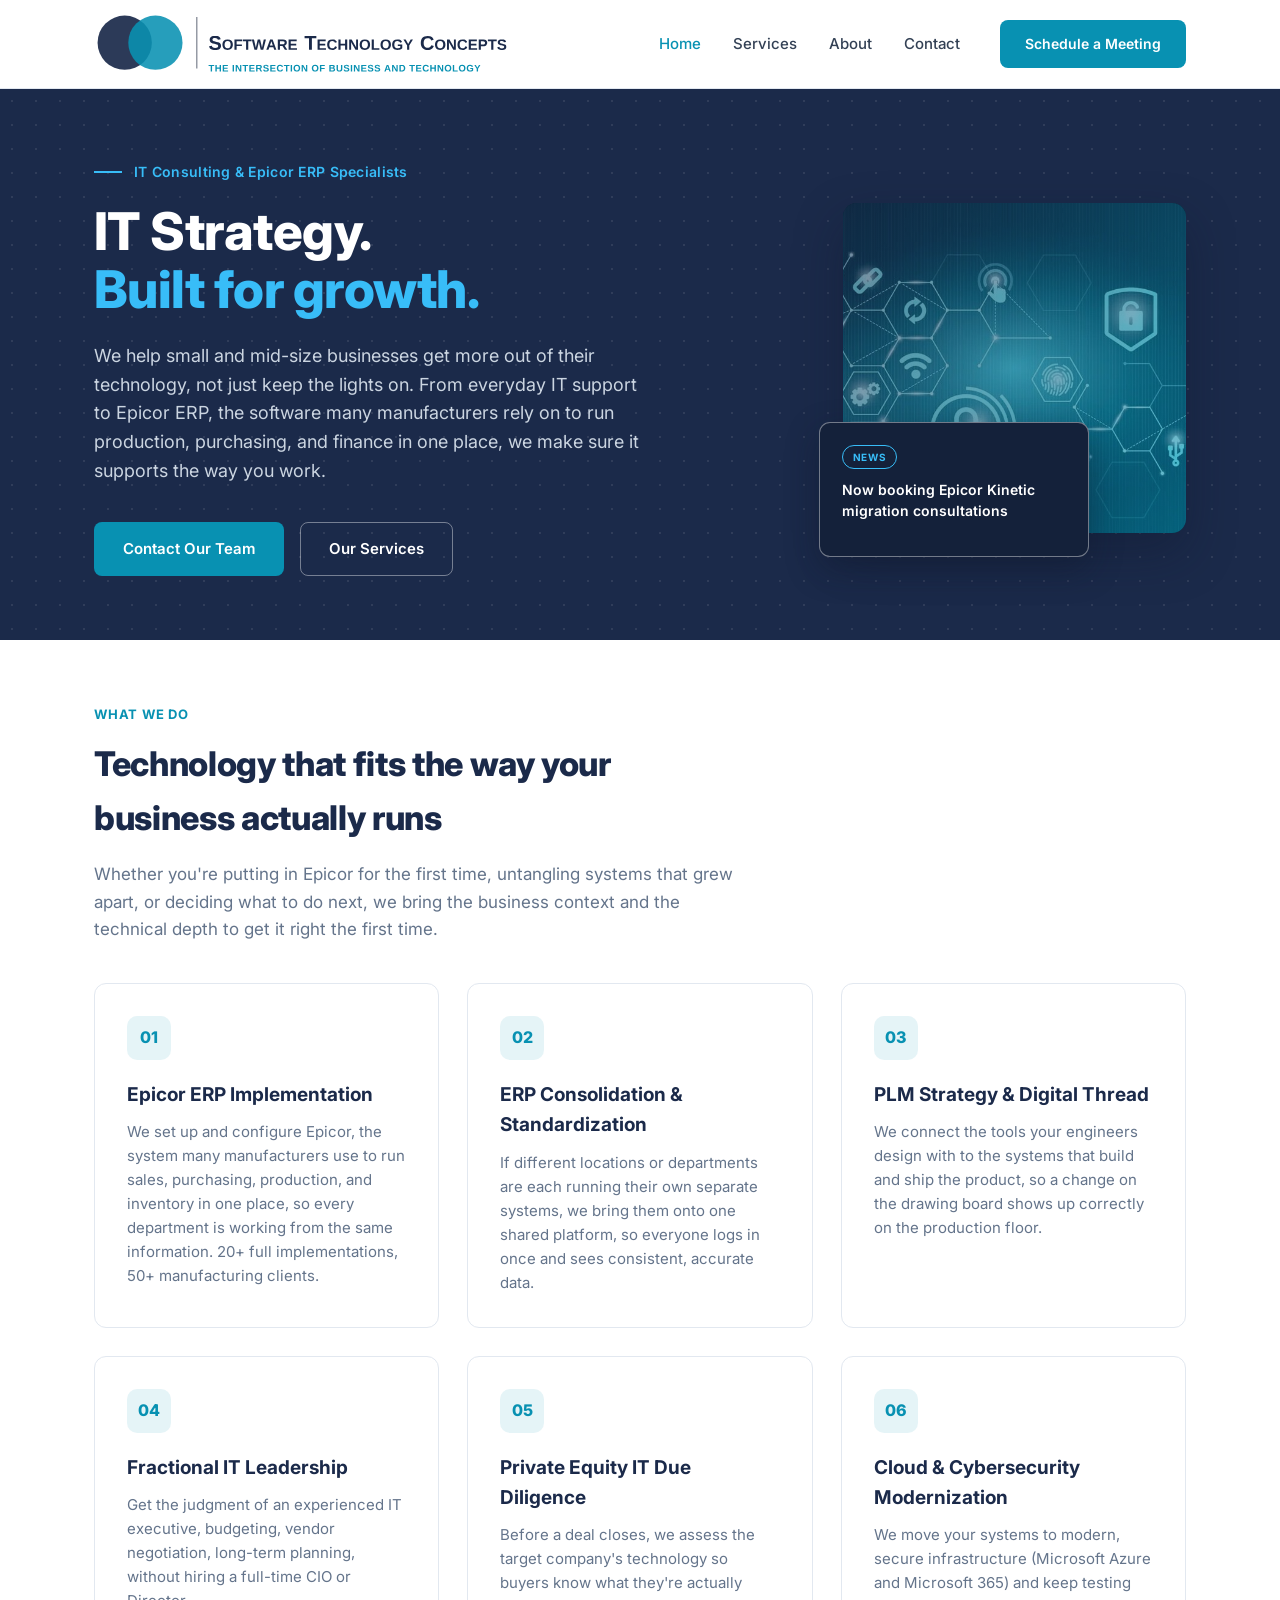
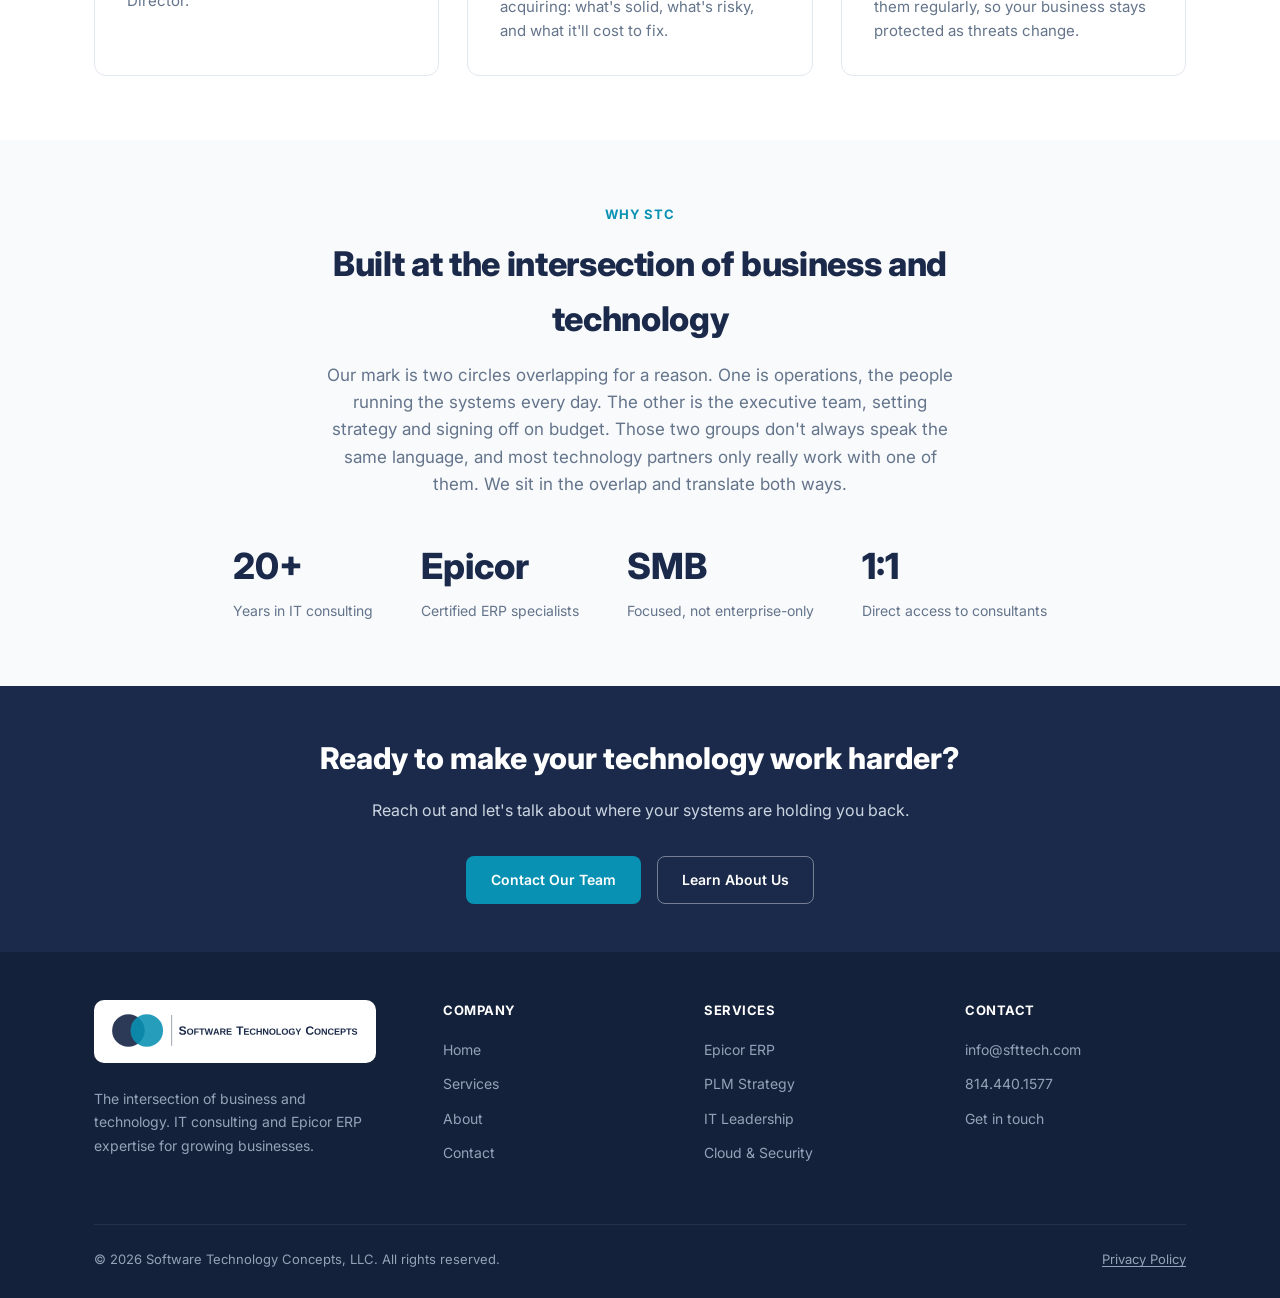
==== index.html @ 395a2857 "Review fixes: mobile menu, booking CTA, phone field, favicon, copy, links, lazy hero, structured dat" ====
<!DOCTYPE html>
<html lang="en">
<head>
<meta charset="UTF-8">
<meta name="viewport" content="width=device-width, initial-scale=1.0">
<title>Software Technology Concepts | IT Consulting &amp; Epicor ERP Specialists</title>
<meta name="description" content="Strategic IT consulting and Epicor ERP expertise for small and mid-size businesses. The intersection of business and technology.">
<meta property="og:type" content="website">
<meta property="og:title" content="Software Technology Concepts | IT Consulting &amp; Epicor ERP Specialists">
<meta property="og:description" content="Strategic IT consulting and Epicor ERP expertise for small and mid-size businesses. The intersection of business and technology.">
<meta property="og:url" content="https://sfttech.com/">
<meta property="og:image" content="https://sfttech.com/assets/img/hero-1.jpg">
<meta name="twitter:card" content="summary_large_image">
<meta name="twitter:title" content="Software Technology Concepts | IT Consulting &amp; Epicor ERP Specialists">
<meta name="twitter:description" content="Strategic IT consulting and Epicor ERP expertise for small and mid-size businesses. The intersection of business and technology.">
<meta name="twitter:image" content="https://sfttech.com/assets/img/hero-1.jpg">
<link rel="canonical" href="https://sfttech.com/">
<link rel="icon" type="image/svg+xml" href="assets/img/icon.svg">
<link rel="icon" type="image/png" sizes="48x48" href="assets/img/favicon.png">
<link rel="apple-touch-icon" sizes="180x180" href="assets/img/apple-touch-icon.png">
<link rel="preconnect" href="https://fonts.googleapis.com">
<link rel="preconnect" href="https://fonts.gstatic.com" crossorigin>
<link href="https://fonts.googleapis.com/css2?family=Inter:wght@400;500;600;700;800&display=swap" rel="stylesheet">
<link rel="stylesheet" href="assets/css/style.css?v=16">
<script type="application/ld+json">
{
  "@context": "https://schema.org",
  "@type": "ProfessionalService",
  "name": "Software Technology Concepts, LLC",
  "alternateName": "STC",
  "url": "https://sfttech.com/",
  "logo": "https://sfttech.com/assets/img/logo.svg",
  "image": "https://sfttech.com/assets/img/hero-1.jpg",
  "description": "IT consulting and Epicor ERP specialists for small and mid-size manufacturers. Epicor implementation, ERP consolidation, PLM strategy, fractional IT leadership, private equity IT due diligence, and cloud and cybersecurity modernization.",
  "telephone": "+1-814-440-1577",
  "email": "info@sfttech.com",
  "foundingDate": "2006",
  "address": { "@type": "PostalAddress", "addressLocality": "Akron", "addressRegion": "OH", "postalCode": "44333", "addressCountry": "US" },
  "areaServed": "US",
  "openingHours": "Mo-Fr 09:00-17:00",
  "knowsAbout": ["Epicor ERP", "Epicor Kinetic", "ERP consolidation", "PLM strategy", "FDA 21 CFR Part 11", "ISO 13485", "Fractional CIO", "IT due diligence", "Microsoft Azure", "Microsoft 365"],
  "hasOfferCatalog": {
    "@type": "OfferCatalog",
    "name": "Services",
    "itemListElement": [
      { "@type": "Offer", "itemOffered": { "@type": "Service", "name": "Epicor ERP Implementation & Support", "url": "https://sfttech.com/services.html#epicor-erp" } },
      { "@type": "Offer", "itemOffered": { "@type": "Service", "name": "ERP Consolidation & Multi-Site Standardization", "url": "https://sfttech.com/services.html#erp-consolidation" } },
      { "@type": "Offer", "itemOffered": { "@type": "Service", "name": "PLM Strategy & Digital Thread Integration", "url": "https://sfttech.com/services.html#plm-strategy" } },
      { "@type": "Offer", "itemOffered": { "@type": "Service", "name": "Fractional IT Leadership & Governance", "url": "https://sfttech.com/services.html#it-leadership" } },
      { "@type": "Offer", "itemOffered": { "@type": "Service", "name": "Private Equity IT Due Diligence & M&A Readiness", "url": "https://sfttech.com/services.html#pe-due-diligence" } },
      { "@type": "Offer", "itemOffered": { "@type": "Service", "name": "Cloud Infrastructure & Cybersecurity Modernization", "url": "https://sfttech.com/services.html#cloud-security" } }
    ]
  }
}
</script>
</head>
<body>

<header class="site-header">
  <div class="container">
    <a href="index.html" class="logo-link">
      <img src="assets/img/logo.svg" alt="Software Technology Concepts">
    </a>
    <nav class="main-nav" id="main-nav">
      <ul>
        <li><a href="index.html" class="active">Home</a></li>
        <li><a href="services.html">Services</a></li>
        <li><a href="about.html">About</a></li>
        <li><a href="contact.html">Contact</a></li>
      </ul>
      <a href="booking.html" class="btn btn-primary">Schedule a Meeting</a>
    </nav>
    <button class="nav-toggle" aria-label="Toggle menu" aria-expanded="false" aria-controls="main-nav">
      <span></span><span></span><span></span>
    </button>
  </div>
</header>

<section class="hero">
  <div class="container hero-grid">
    <div class="hero-content">
      <div class="eyebrow">IT Consulting &amp; Epicor ERP Specialists</div>
      <h1>IT Strategy.<span class="accent">Built for growth.</span></h1>
      <p>We help small and mid-size businesses get more out of their technology, not just keep the lights on. From everyday IT support to Epicor ERP, the software many manufacturers rely on to run production, purchasing, and finance in one place, we make sure it supports the way you work.</p>
      <div class="cta-row">
        <a href="contact.html" class="btn btn-primary">Contact Our Team</a>
        <a href="services.html" class="btn btn-outline-light">Our Services</a>
      </div>
    </div>
    <div class="hero-graphic">
      <div class="hero-graphic-stack" role="img" aria-label="Software Technology Concepts">
        <div class="hero-graphic-img active" style="background-image: linear-gradient(135deg, rgba(27,42,74,0.55), rgba(8,145,178,0.55)), url('assets/img/hero-1.jpg');"></div>
        <div class="hero-graphic-img" data-bg="assets/img/hero-2.jpg"></div>
        <div class="hero-graphic-img" data-bg="assets/img/hero-3.jpg"></div>
        <div class="hero-graphic-img" data-bg="assets/img/hero-4.jpg"></div>
        <div class="hero-graphic-img" data-bg="assets/img/hero-5.jpg"></div>
        <div class="hero-graphic-img" data-bg="assets/img/hero-6.jpg"></div>
        <div class="hero-graphic-img" data-bg="assets/img/hero-7.jpg"></div>
      </div>
      <div class="news-box">
        <span class="news-label">News</span>
        <div class="news-rotator">
          <span class="news-item active">Now booking Epicor Kinetic migration consultations</span>
          <span class="news-item">Helping PE firms vet tech stacks before close</span>
          <span class="news-item">FDA audit season: is your documentation ready?</span>
          <span class="news-item">Fractional CIO engagements now available</span>
          <span class="news-item">Business process assessments now booking</span>
          <span class="news-item">Cloud and cybersecurity modernization projects underway</span>
          <span class="news-item">PLM strategy engagements for manufacturers</span>
        </div>
      </div>
    </div>
  </div>
</section>

<section>
  <div class="container">
    <div class="section-header">
      <div class="eyebrow">What we do</div>
      <h2>Technology that fits the way your business actually runs</h2>
      <p>Whether you're putting in Epicor for the first time, untangling systems that grew apart, or deciding what to do next, we bring the business context and the technical depth to get it right the first time.</p>
    </div>
    <div class="grid grid-3">
      <div class="card">
        <div class="icon-dot">01</div>
        <h3>Epicor ERP Implementation</h3>
        <p>We set up and configure Epicor, the system many manufacturers use to run sales, purchasing, production, and inventory in one place, so every department is working from the same information. 20+ full implementations, 50+ manufacturing clients.</p>
      </div>
      <div class="card">
        <div class="icon-dot">02</div>
        <h3>ERP Consolidation &amp; Standardization</h3>
        <p>If different locations or departments are each running their own separate systems, we bring them onto one shared platform, so everyone logs in once and sees consistent, accurate data.</p>
      </div>
      <div class="card">
        <div class="icon-dot">03</div>
        <h3>PLM Strategy &amp; Digital Thread</h3>
        <p>We connect the tools your engineers design with to the systems that build and ship the product, so a change on the drawing board shows up correctly on the production floor.</p>
      </div>
      <div class="card">
        <div class="icon-dot">04</div>
        <h3>Fractional IT Leadership</h3>
        <p>Get the judgment of an experienced IT executive, budgeting, vendor negotiation, long-term planning, without hiring a full-time CIO or Director.</p>
      </div>
      <div class="card">
        <div class="icon-dot">05</div>
        <h3>Private Equity IT Due Diligence</h3>
        <p>Before a deal closes, we assess the target company's technology so buyers know what they're actually acquiring: what's solid, what's risky, and what it'll cost to fix.</p>
      </div>
      <div class="card">
        <div class="icon-dot">06</div>
        <h3>Cloud &amp; Cybersecurity Modernization</h3>
        <p>We move your systems to modern, secure infrastructure (Microsoft Azure and Microsoft 365) and keep testing them regularly, so your business stays protected as threats change.</p>
      </div>
    </div>
  </div>
</section>

<section class="section-alt">
  <div class="container">
    <div class="section-header centered" style="margin-left:auto;margin-right:auto;">
      <div class="eyebrow">Why STC</div>
      <h2>Built at the intersection of business and technology</h2>
      <p>Our mark is two circles overlapping for a reason. One is operations, the people running the systems every day. The other is the executive team, setting strategy and signing off on budget. Those two groups don't always speak the same language, and most technology partners only really work with one of them. We sit in the overlap and translate both ways.</p>
    </div>
    <div class="stats" style="justify-content:center;">
      <div class="stat"><div class="num">20+</div><div class="label">Years in IT consulting</div></div>
      <div class="stat"><div class="num">Epicor</div><div class="label">Certified ERP specialists</div></div>
      <div class="stat"><div class="num">SMB</div><div class="label">Focused, not enterprise-only</div></div>
      <div class="stat"><div class="num">1:1</div><div class="label">Direct access to consultants</div></div>
    </div>
  </div>
</section>

<div class="cta-band">
  <div class="container">
    <h2>Ready to make your technology work harder?</h2>
    <p>Reach out and let's talk about where your systems are holding you back.</p>
    <div class="cta-row">
      <a href="contact.html" class="btn btn-primary">Contact Our Team</a>
      <a href="about.html" class="btn btn-outline-light">Learn About Us</a>
    </div>
  </div>
</div>

<footer class="site-footer">
  <div class="container">
    <div class="footer-top">
      <div>
        <div class="footer-logo-badge">
          <img src="assets/img/logo-notagline.svg" alt="Software Technology Concepts">
        </div>
        <p>The intersection of business and technology. IT consulting and Epicor ERP expertise for growing businesses.</p>
      </div>
      <div class="footer-col">
        <h4>Company</h4>
        <ul>
          <li><a href="index.html">Home</a></li>
          <li><a href="services.html">Services</a></li>
          <li><a href="about.html">About</a></li>
          <li><a href="contact.html">Contact</a></li>
        </ul>
      </div>
      <div class="footer-col">
        <h4>Services</h4>
        <ul>
          <li><a href="services.html#epicor-erp">Epicor ERP</a></li>
          <li><a href="services.html#plm-strategy">PLM Strategy</a></li>
          <li><a href="services.html#it-leadership">IT Leadership</a></li>
          <li><a href="services.html#cloud-security">Cloud &amp; Security</a></li>
        </ul>
      </div>
      <div class="footer-col">
        <h4>Contact</h4>
        <ul>
          <li><a href="mailto:info@sfttech.com">info@sfttech.com</a></li>
          <li><a href="tel:+18144401577">814.440.1577</a></li>
          <li><a href="contact.html">Get in touch</a></li>
        </ul>
      </div>
    </div>
    <div class="footer-bottom">
      <span>&copy; 2026 Software Technology Concepts, LLC. All rights reserved.</span>
      <span><a href="privacy.html">Privacy Policy</a></span>
    </div>
  </div>
</footer>

<script src="assets/js/main.js"></script>
</body>
</html>
---- assets/css/style.css ----
:root {
  --navy: #1B2A4A;
  --navy-dark: #14213a;
  --teal: #0891B2;
  --teal-light: #38BDF8;
  --gray-50: #F8FAFC;
  --gray-100: #F1F5F9;
  --gray-200: #E2E8F0;
  --gray-500: #64748B;
  --gray-700: #334155;
  --white: #FFFFFF;
  --radius: 8px;
  --max-width: 1140px;
  --shadow: 0 1px 2px rgba(15, 23, 42, 0.06), 0 1px 3px rgba(15, 23, 42, 0.08);
}

* { box-sizing: border-box; margin: 0; padding: 0; }

html { scroll-behavior: smooth; }
[id] { scroll-margin-top: 100px; }

body {
  font-family: 'Inter', -apple-system, BlinkMacSystemFont, 'Segoe UI', Helvetica, Arial, sans-serif;
  color: var(--gray-700);
  background: var(--white);
  line-height: 1.6;
  -webkit-font-smoothing: antialiased;
}

img { max-width: 100%; display: block; }
a { color: inherit; text-decoration: none; }
ul { list-style: none; }

.container {
  max-width: var(--max-width);
  margin: 0 auto;
  padding: 0 24px;
}

/* ---- Header ---- */
.site-header {
  position: sticky;
  top: 0;
  z-index: 50;
  background: var(--white);
  border-bottom: 1px solid var(--gray-200);
}

.site-header .container {
  display: flex;
  align-items: center;
  justify-content: space-between;
  height: 88px;
}

.logo-link img { height: 65px; width: auto; }

.main-nav { display: flex; align-items: center; gap: 40px; }

.main-nav ul { display: flex; gap: 32px; }

.main-nav a:not(.btn) {
  font-size: 15px;
  font-weight: 500;
  color: var(--gray-700);
  transition: color 0.15s ease;
}

.main-nav a:not(.btn):hover, .main-nav a.active { color: var(--teal); }

.btn {
  display: inline-block;
  font-weight: 600;
  font-size: 14px;
  padding: 12px 24px;
  border-radius: var(--radius);
  transition: all 0.15s ease;
  border: 1.5px solid transparent;
  cursor: pointer;
  white-space: nowrap;
}

.btn-primary { background: var(--teal); color: var(--white); }
.btn-primary:hover { background: #077390; }

.btn-outline-dark { border-color: var(--navy); color: var(--navy); background: transparent; }
.btn-outline-dark:hover { background: var(--navy); color: var(--white); }

.btn-outline-light { border-color: rgba(255,255,255,0.4); color: var(--white); background: transparent; }
.btn-outline-light:hover { background: rgba(255,255,255,0.1); border-color: var(--white); }

.nav-toggle {
  display: none;
  background: none;
  border: none;
  cursor: pointer;
  padding: 8px;
}
.nav-toggle span {
  display: block;
  width: 22px;
  height: 2px;
  background: var(--navy);
  margin: 4px 0;
}

/* ---- Hero ---- */
.hero {
  background-color: var(--navy);
  background-image: radial-gradient(circle, rgba(255,255,255,0.09) 1px, transparent 1px);
  background-size: 24px 24px;
  padding: 72px 0 64px;
  position: relative;
}

.hero .eyebrow {
  display: flex;
  align-items: center;
  gap: 12px;
  color: var(--teal-light);
  font-size: 14px;
  font-weight: 600;
  letter-spacing: 0.02em;
  margin-bottom: 20px;
}
.hero .eyebrow::before {
  content: "";
  display: block;
  width: 28px;
  height: 1.5px;
  background: var(--teal-light);
}

.hero h1 {
  font-size: 52px;
  line-height: 1.1;
  font-weight: 800;
  color: var(--white);
  max-width: 720px;
  margin-bottom: 24px;
  letter-spacing: -0.01em;
}
.hero h1 .accent { color: var(--teal-light); display: block; }

.hero p {
  font-size: 18px;
  color: #CBD5E1;
  max-width: 560px;
  margin-bottom: 36px;
}

.hero .cta-row { display: flex; gap: 16px; flex-wrap: wrap; }
.hero .btn { padding: 14px 28px; font-size: 15px; }

/* ---- Hero graphic + News box ---- */
.hero-grid {
  display: grid;
  grid-template-columns: 1fr 0.49fr;
  gap: 48px;
  align-items: center;
}
.hero-graphic { position: relative; }
.hero-graphic-stack {
  position: relative;
  width: 100%;
  height: 330px;
  border-radius: 14px;
  overflow: hidden;
  background-color: var(--navy-dark);
  box-shadow: 0 20px 48px rgba(15,23,42,0.35);
}
.hero-graphic-img {
  position: absolute;
  inset: 0;
  background-color: var(--navy-dark);
  background-size: cover;
  background-position: center;
  opacity: 0;
  transition: opacity 0.8s ease;
}
.hero-graphic-img.active { opacity: 1; }
@media (prefers-reduced-motion: reduce) {
  .hero-graphic-img { transition: none; }
}
.news-box {
  position: absolute;
  left: -24px;
  bottom: -24px;
  width: 270px;
  background: var(--navy-dark);
  border: 1.5px solid rgba(255,255,255,0.4);
  border-radius: 11px;
  padding: 20px 22px;
  box-shadow: 0 12px 32px rgba(15,23,42,0.4);
}
.news-label {
  display: inline-block;
  font-size: 10px;
  font-weight: 700;
  letter-spacing: 0.07em;
  text-transform: uppercase;
  color: var(--teal-light);
  border: 1px solid var(--teal-light);
  border-radius: 999px;
  padding: 3px 10px;
  margin-bottom: 11px;
}
.news-rotator { position: relative; min-height: 56px; }
.news-item {
  position: absolute;
  inset: 0;
  color: var(--white);
  font-size: 14px;
  font-weight: 600;
  line-height: 1.45;
  opacity: 0;
  transition: opacity 0.5s ease;
}
.news-item.active { opacity: 1; }
@media (prefers-reduced-motion: reduce) {
  .news-item { transition: none; }
}
@media (max-width: 900px) {
  .hero-grid { grid-template-columns: 1fr; gap: 40px; }
  .hero-graphic-stack { height: 240px; }
  .news-box { left: 0; bottom: -20px; width: calc(100% - 40px); }
}

/* ---- Sections ---- */
section { padding: 64px 0; }
.section-alt { background: var(--gray-50); }

.section-header { max-width: 640px; margin-bottom: 40px; }
.section-header .eyebrow {
  color: var(--teal);
  font-weight: 700;
  font-size: 13px;
  letter-spacing: 0.06em;
  text-transform: uppercase;
  margin-bottom: 12px;
}
.section-header h2 {
  font-size: 34px;
  font-weight: 800;
  color: var(--navy);
  letter-spacing: -0.01em;
}
.section-header p { margin-top: 16px; font-size: 17px; color: var(--gray-500); }
.section-header.centered { margin-left: auto; margin-right: auto; text-align: center; }

/* ---- Cards / Grid ---- */
.grid { display: grid; gap: 28px; }
.grid-3 { grid-template-columns: repeat(3, 1fr); }
.grid-2 { grid-template-columns: repeat(2, 1fr); }

.card {
  background: var(--white);
  border: 1px solid var(--gray-200);
  border-radius: 12px;
  padding: 32px;
  transition: box-shadow 0.15s ease, transform 0.15s ease;
}
.card:hover { box-shadow: var(--shadow); transform: translateY(-2px); }

.card .icon-dot {
  width: 44px;
  height: 44px;
  border-radius: 10px;
  background: rgba(8,145,178,0.1);
  display: flex;
  align-items: center;
  justify-content: center;
  color: var(--teal);
  font-weight: 800;
  font-size: 16px;
  margin-bottom: 20px;
}

.card h3 { font-size: 19px; font-weight: 700; color: var(--navy); margin-bottom: 10px; }
.card p { font-size: 15px; color: var(--gray-500); }

/* ---- Stats ---- */
.stats { display: flex; gap: 48px; flex-wrap: wrap; }
.stat .num { font-size: 36px; font-weight: 800; color: var(--navy); }
.stat .label { font-size: 14px; color: var(--gray-500); margin-top: 4px; }

/* ---- CTA band ---- */
.cta-band {
  background: var(--navy);
  padding: 48px 0;
  text-align: center;
}
.cta-band h2 { color: var(--white); font-size: 30px; font-weight: 800; margin-bottom: 16px; }
.cta-band p { color: #CBD5E1; font-size: 16px; margin-bottom: 32px; }
.cta-band .cta-row { display: flex; gap: 16px; justify-content: center; flex-wrap: wrap; }

/* ---- Footer ---- */
.site-footer { background: var(--navy-dark); color: #94A3B8; padding: 48px 0 28px; }
.footer-top {
  display: grid;
  grid-template-columns: 1.4fr 1fr 1fr 1fr;
  gap: 40px;
  padding-bottom: 48px;
  border-bottom: 1px solid rgba(255,255,255,0.08);
}
.footer-logo-badge {
  display: inline-block;
  background: var(--white);
  padding: 12px 16px;
  border-radius: 10px;
  margin-bottom: 16px;
}
.footer-logo-badge img { height: 39px; display: block; }
.footer-top p { font-size: 14px; line-height: 1.7; max-width: 280px; }
.footer-col h4 { color: var(--white); font-size: 13px; font-weight: 700; letter-spacing: 0.04em; text-transform: uppercase; margin-bottom: 18px; }
.footer-col li { margin-bottom: 12px; font-size: 14px; }
.footer-col a:hover { color: var(--white); }
.footer-bottom { padding-top: 24px; font-size: 13px; display: flex; justify-content: space-between; flex-wrap: wrap; gap: 12px; }
.footer-bottom a { text-decoration: underline; text-underline-offset: 2px; }
.footer-bottom a:hover { color: var(--white); }

/* ---- Page hero (inner pages) ---- */
.page-hero {
  background-color: var(--navy);
  background-image: radial-gradient(circle, rgba(255,255,255,0.09) 1px, transparent 1px);
  background-size: 24px 24px;
  padding: 44px 0;
  min-height: 220px;
  display: flex;
  align-items: center;
}
.page-hero .eyebrow {
  color: var(--teal-light); font-size: 14px; font-weight: 600; margin-bottom: 16px;
  display: flex; align-items: center; gap: 12px;
}
.page-hero .eyebrow::before { content: ""; display: block; width: 28px; height: 1.5px; background: var(--teal-light); }
.page-hero h1 { color: var(--white); font-size: 40px; font-weight: 800; max-width: 640px; }
.page-hero p { color: #CBD5E1; font-size: 17px; margin-top: 16px; max-width: 560px; }

/* ---- Booking page ---- */
.booking-section { padding: 40px 0 64px; }
.booking-frame {
  width: 100%;
  max-width: var(--max-width);
  margin: 0 auto;
  padding: 0 24px;
}
.booking-frame iframe {
  width: 100%;
  height: 900px;
  border: 0;
  display: block;
}
@media (max-width: 720px) {
  .booking-frame iframe { height: 1100px; }
}

/* ---- Forms ---- */
.form-grid { display: grid; grid-template-columns: 1fr 1fr; gap: 20px; }
.form-field { display: flex; flex-direction: column; gap: 8px; margin-bottom: 20px; }
.form-field.full { grid-column: 1 / -1; }
.form-field label { font-size: 14px; font-weight: 600; color: var(--navy); }
.form-field input, .form-field textarea {
  border: 1.5px solid var(--gray-200);
  border-radius: var(--radius);
  padding: 12px 14px;
  font-size: 15px;
  font-family: inherit;
  color: var(--gray-700);
}
.form-field input:focus, .form-field textarea:focus {
  outline: none;
  border-color: var(--teal);
}
.form-note { font-size: 13px; color: var(--gray-500); margin-top: 8px; }

/* ---- Multiselect ---- */
.multiselect { position: relative; }
.multiselect-trigger {
  width: 100%;
  display: flex;
  align-items: center;
  justify-content: space-between;
  border: 1.5px solid var(--gray-200);
  border-radius: var(--radius);
  padding: 12px 14px;
  font-size: 15px;
  font-family: inherit;
  color: var(--gray-500);
  background: var(--white);
  cursor: pointer;
  text-align: left;
}
.multiselect-trigger:focus { outline: none; border-color: var(--teal); }
.multiselect.open .multiselect-trigger { border-color: var(--teal); }
.multiselect-trigger.has-selection { color: var(--gray-700); }
.multiselect-placeholder {
  overflow: hidden;
  text-overflow: ellipsis;
  white-space: nowrap;
}
.multiselect-caret {
  width: 18px;
  height: 18px;
  flex-shrink: 0;
  margin-left: 8px;
  color: var(--gray-500);
  transition: transform 0.15s ease;
}
.multiselect.open .multiselect-caret { transform: rotate(180deg); }
.multiselect-panel {
  display: none;
  position: absolute;
  top: calc(100% + 6px);
  left: 0;
  right: 0;
  background: var(--white);
  border: 1.5px solid var(--gray-200);
  border-radius: var(--radius);
  box-shadow: var(--shadow);
  padding: 8px;
  max-height: 280px;
  overflow-y: auto;
  z-index: 20;
}
.multiselect.open .multiselect-panel { display: block; }
.multiselect-option {
  display: flex;
  align-items: center;
  gap: 10px;
  padding: 10px;
  border-radius: 6px;
  font-size: 14px;
  color: var(--gray-700);
  cursor: pointer;
}
.multiselect-option:hover { background: var(--gray-50); }
.multiselect-option input {
  accent-color: var(--teal);
  width: 16px;
  height: 16px;
  flex-shrink: 0;
}

.contact-side { display: flex; flex-direction: column; gap: 16px; }
.contact-info-card {
  background: var(--gray-50);
  border: 1px solid var(--gray-200);
  border-radius: 12px;
  padding: 22px;
}
.contact-info-card .item-row { display: flex; gap: 20px; margin-bottom: 14px; }
.contact-info-card .item-row .item { margin-bottom: 0; flex: 1; min-width: 0; }
.contact-info-card .item { display: flex; gap: 14px; margin-bottom: 14px; }
.contact-info-card .item:last-child { margin-bottom: 0; }
.contact-info-card .item .label { font-size: 13px; font-weight: 700; color: var(--teal); text-transform: uppercase; letter-spacing: 0.04em; margin-bottom: 4px; }
.contact-info-card .item .value { font-size: 15px; color: var(--navy); font-weight: 500; }
.contact-info-card .item .value a:hover, .footer-col a:hover { text-decoration: underline; text-underline-offset: 2px; }
.map-embed {
  margin-top: 14px;
  border-radius: 8px;
  overflow: hidden;
  border: 1px solid var(--gray-200);
}
.map-embed iframe {
  width: 100%;
  height: 130px;
  border: 0;
  display: block;
}

.booking-cta-card {
  background: linear-gradient(135deg, var(--navy), var(--navy-dark));
  border-radius: 12px;
  padding: 22px;
}
.booking-cta-card .label {
  font-size: 13px;
  font-weight: 700;
  color: var(--teal-light);
  text-transform: uppercase;
  letter-spacing: 0.04em;
  margin-bottom: 6px;
}
.booking-cta-card h3 { color: var(--white); font-size: 18px; font-weight: 800; margin-bottom: 6px; }
.booking-cta-card p { color: rgba(255,255,255,0.75); font-size: 14px; line-height: 1.5; margin-bottom: 14px; }

/* ---- Timeline (about) ---- */
.timeline { border-left: 2px solid var(--gray-200); padding-left: 32px; display: flex; flex-direction: column; gap: 36px; }
.timeline-item { position: relative; }
.timeline-item::before {
  content: "";
  position: absolute;
  left: -38px;
  top: 4px;
  width: 12px;
  height: 12px;
  border-radius: 50%;
  background: var(--teal);
  border: 3px solid var(--white);
  box-shadow: 0 0 0 2px var(--teal);
}
.timeline-item .year { font-size: 13px; font-weight: 700; color: var(--teal); margin-bottom: 6px; }
.timeline-item h3 { font-size: 18px; font-weight: 700; color: var(--navy); margin-bottom: 6px; }
.timeline-item p { font-size: 15px; color: var(--gray-500); }

@media (max-width: 900px) {
  .hero h1 { font-size: 38px; }
  .grid-3 { grid-template-columns: 1fr 1fr; }
  .footer-top { grid-template-columns: 1fr 1fr; }
  .form-grid { grid-template-columns: 1fr; }
}

@media (max-width: 1024px) {
  .site-header .container { height: 59px; }
  .logo-link img { height: 37px; width: auto; }
  .nav-toggle { display: block; }
  /* On small screens the whole nav becomes a dropdown panel under the header. */
  .main-nav { display: none; }
  .main-nav.open {
    display: flex;
    flex-direction: column;
    align-items: stretch;
    gap: 0;
    position: absolute;
    top: 59px;
    left: 0;
    right: 0;
    background: var(--white);
    padding: 8px 24px 24px;
    border-bottom: 1px solid var(--gray-200);
    box-shadow: 0 12px 24px rgba(15,23,42,0.08);
  }
  .main-nav.open ul { display: flex; flex-direction: column; gap: 0; }
  .main-nav.open li a:not(.btn) { display: block; padding: 14px 0; border-bottom: 1px solid var(--gray-100); font-size: 16px; }
  .main-nav.open .btn { display: block; text-align: center; margin-top: 20px; }
}

@media (max-width: 480px) {
  .contact-info-card .item-row { flex-direction: column; gap: 24px; }
}

@media (max-width: 720px) {
  .grid-3, .grid-2 { grid-template-columns: 1fr; }
  .footer-top { grid-template-columns: 1fr; }
  .stats { gap: 28px; }
  .hero h1 { font-size: 32px; }
  .page-hero h1 { font-size: 30px; }
}

.form-field label .optional { font-weight: 400; color: var(--gray-500); }
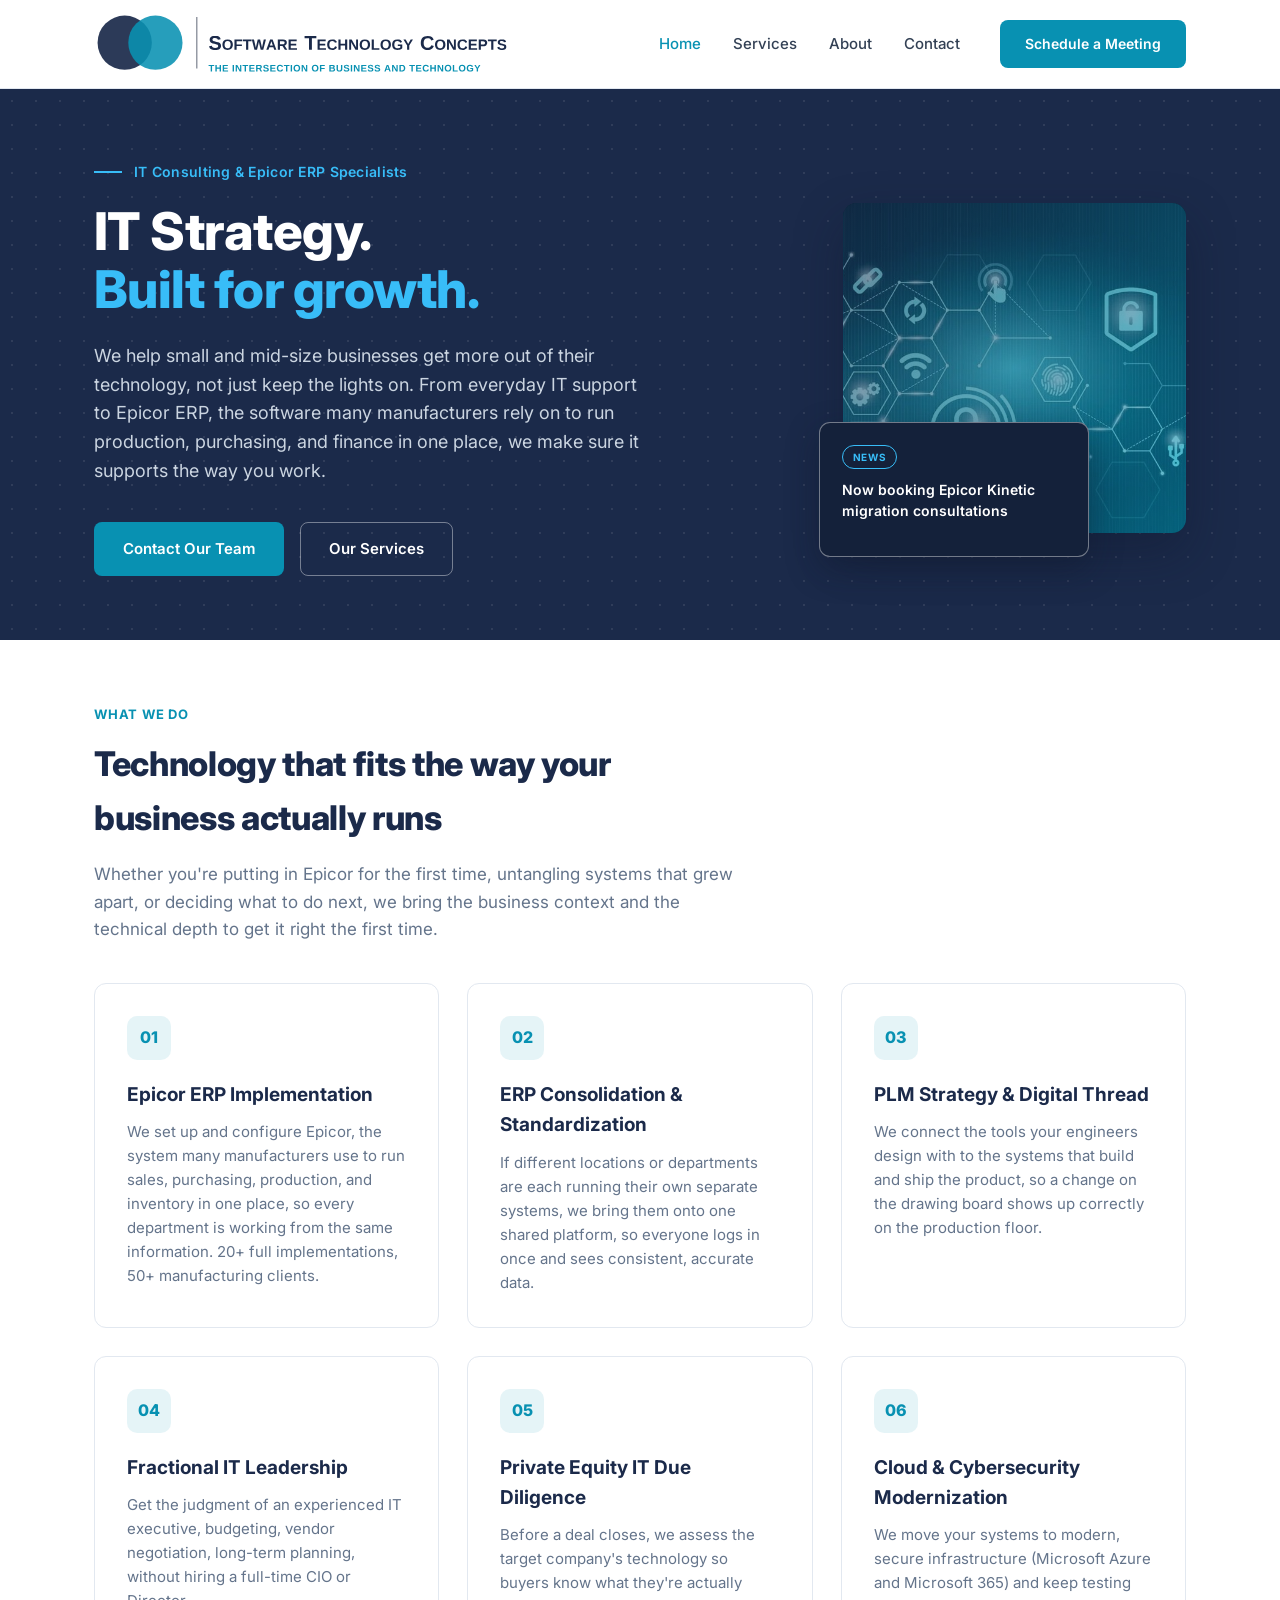
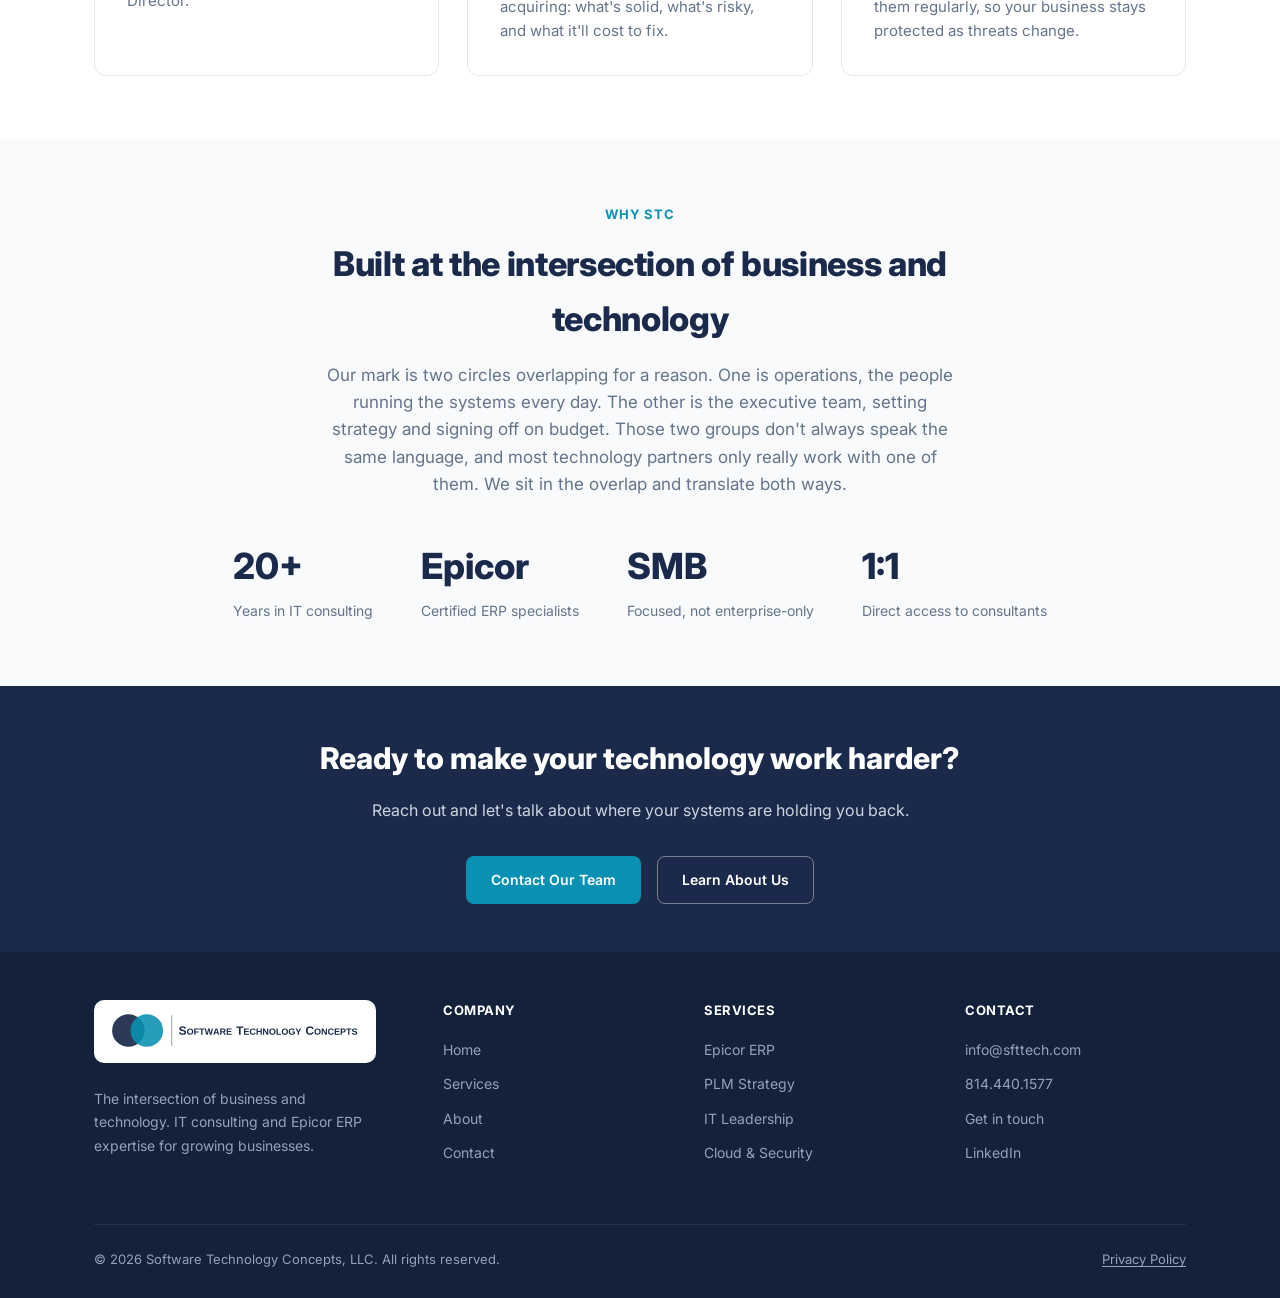
==== commit 1ddfb731: "Add LinkedIn link to footer and structured data" ====
--- a/index.html
+++ b/index.html
@@ -37,7 +37,7 @@
   "foundingDate": "2006",
   "address": { "@type": "PostalAddress", "addressLocality": "Akron", "addressRegion": "OH", "postalCode": "44333", "addressCountry": "US" },
   "areaServed": "US",
-  "openingHours": "Mo-Fr 09:00-17:00",
+  "sameAs": ["https://www.linkedin.com/company/sfttech"],
   "knowsAbout": ["Epicor ERP", "Epicor Kinetic", "ERP consolidation", "PLM strategy", "FDA 21 CFR Part 11", "ISO 13485", "Fractional CIO", "IT due diligence", "Microsoft Azure", "Microsoft 365"],
   "hasOfferCatalog": {
     "@type": "OfferCatalog",
@@ -48,7 +48,8 @@
       { "@type": "Offer", "itemOffered": { "@type": "Service", "name": "PLM Strategy & Digital Thread Integration", "url": "https://sfttech.com/services.html#plm-strategy" } },
       { "@type": "Offer", "itemOffered": { "@type": "Service", "name": "Fractional IT Leadership & Governance", "url": "https://sfttech.com/services.html#it-leadership" } },
       { "@type": "Offer", "itemOffered": { "@type": "Service", "name": "Private Equity IT Due Diligence & M&A Readiness", "url": "https://sfttech.com/services.html#pe-due-diligence" } },
-      { "@type": "Offer", "itemOffered": { "@type": "Service", "name": "Cloud Infrastructure & Cybersecurity Modernization", "url": "https://sfttech.com/services.html#cloud-security" } }
+      { "@type": "Offer", "itemOffered": { "@type": "Service", "name": "Cloud Infrastructure & Cybersecurity Modernization", "url": "https://sfttech.com/services.html#cloud-security" } },
+      { "@type": "Offer", "itemOffered": { "@type": "Service", "name": "Technology Project & Program Management", "url": "https://sfttech.com/services.html#project-management" } }
     ]
   }
 }
@@ -215,6 +216,7 @@
           <li><a href="mailto:info@sfttech.com">info@sfttech.com</a></li>
           <li><a href="tel:+18144401577">814.440.1577</a></li>
           <li><a href="contact.html">Get in touch</a></li>
+          <li><a href="https://www.linkedin.com/company/sfttech" target="_blank" rel="noopener">LinkedIn</a></li>
         </ul>
       </div>
     </div>
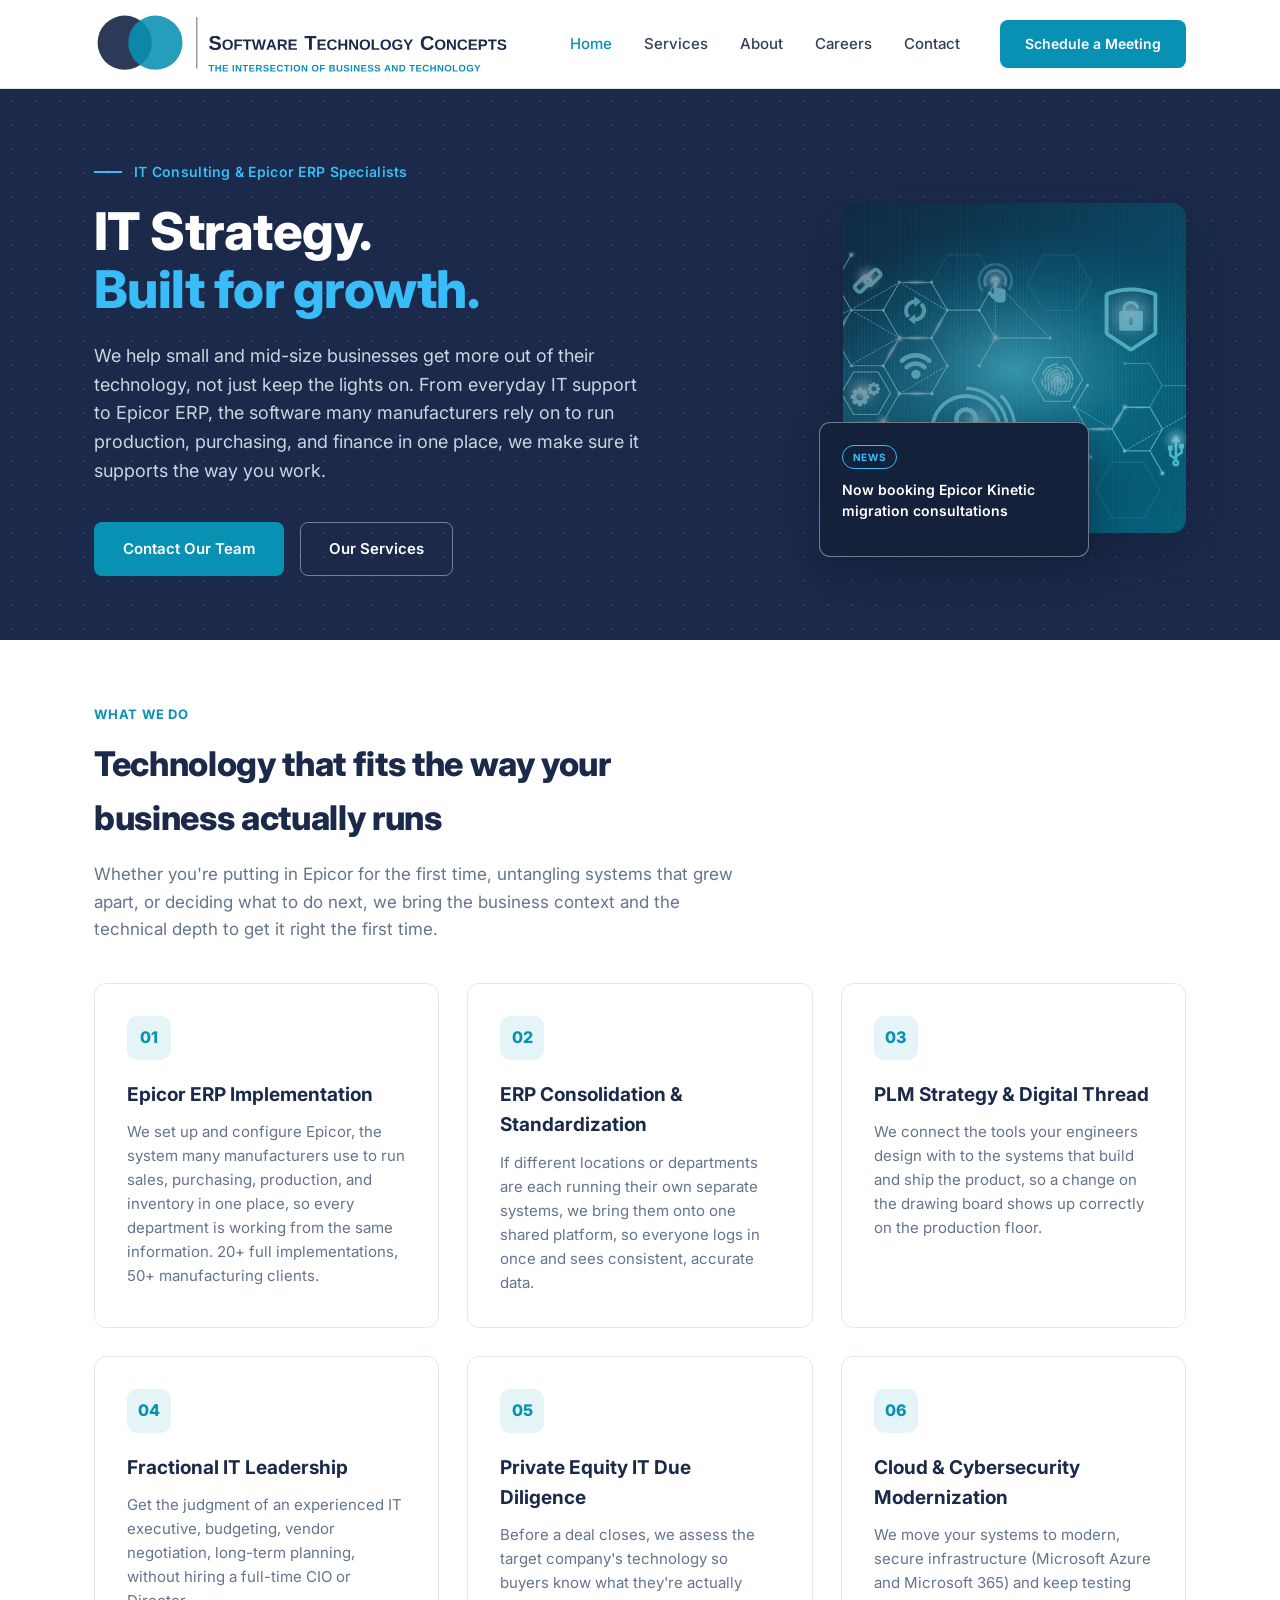
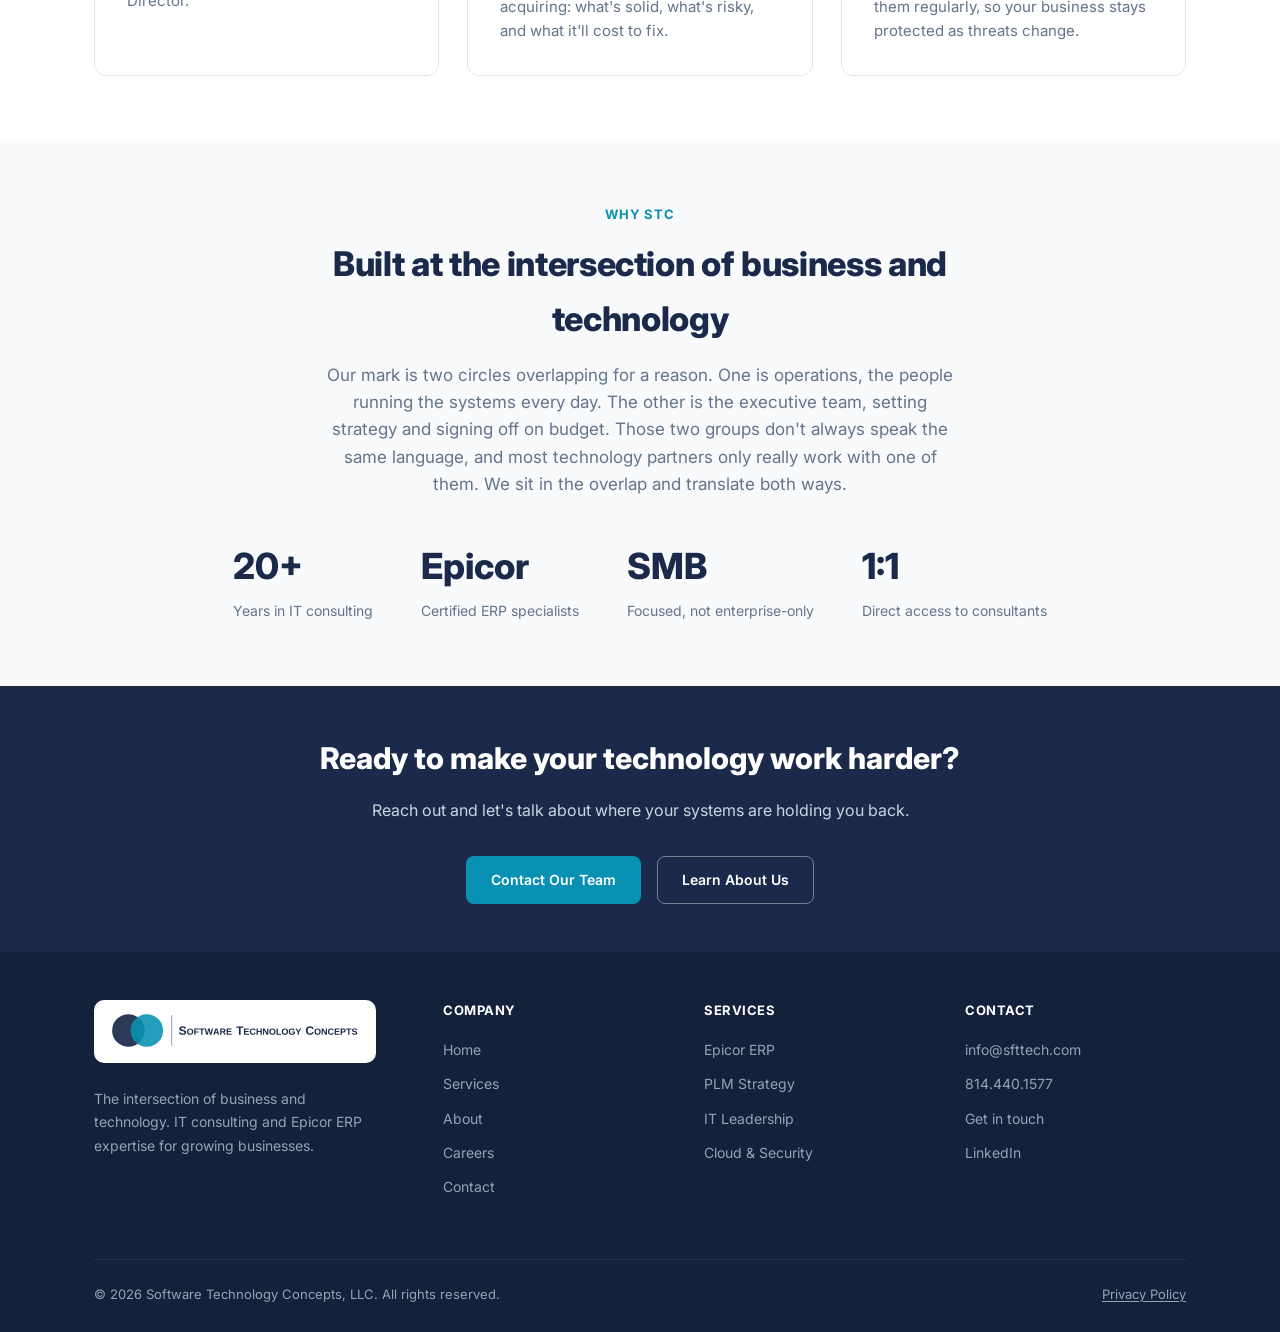
==== commit 77915a6e: "Add careers page with application form Adds a careers.html landing page (culture section, open posit" ====
--- a/index.html
+++ b/index.html
@@ -2,6 +2,16 @@
 <html lang="en">
 <head>
 <meta charset="UTF-8">
+<!-- Google tag (gtag.js) -->
+<script async src="https://www.googletagmanager.com/gtag/js?id=G-DPHN141MF4"></script>
+<script>
+  window.dataLayer = window.dataLayer || [];
+  function gtag(){dataLayer.push(arguments);}
+  gtag('js', new Date());
+
+  gtag('config', 'G-DPHN141MF4');
+</script>
+
 <meta name="viewport" content="width=device-width, initial-scale=1.0">
 <title>Software Technology Concepts | IT Consulting &amp; Epicor ERP Specialists</title>
 <meta name="description" content="Strategic IT consulting and Epicor ERP expertise for small and mid-size businesses. The intersection of business and technology.">
@@ -21,7 +31,7 @@
 <link rel="preconnect" href="https://fonts.googleapis.com">
 <link rel="preconnect" href="https://fonts.gstatic.com" crossorigin>
 <link href="https://fonts.googleapis.com/css2?family=Inter:wght@400;500;600;700;800&display=swap" rel="stylesheet">
-<link rel="stylesheet" href="assets/css/style.css?v=16">
+<link rel="stylesheet" href="assets/css/style.css?v=17">
 <script type="application/ld+json">
 {
   "@context": "https://schema.org",
@@ -67,6 +77,7 @@
         <li><a href="index.html" class="active">Home</a></li>
         <li><a href="services.html">Services</a></li>
         <li><a href="about.html">About</a></li>
+        <li><a href="careers.html">Careers</a></li>
         <li><a href="contact.html">Contact</a></li>
       </ul>
       <a href="booking.html" class="btn btn-primary">Schedule a Meeting</a>
@@ -198,6 +209,7 @@
           <li><a href="index.html">Home</a></li>
           <li><a href="services.html">Services</a></li>
           <li><a href="about.html">About</a></li>
+          <li><a href="careers.html">Careers</a></li>
           <li><a href="contact.html">Contact</a></li>
         </ul>
       </div>
--- a/assets/css/style.css
+++ b/assets/css/style.css
@@ -372,6 +372,26 @@
   outline: none;
   border-color: var(--teal);
 }
+.form-field select {
+  border: 1.5px solid var(--gray-200);
+  border-radius: var(--radius);
+  padding: 12px 14px;
+  font-size: 15px;
+  font-family: inherit;
+  color: var(--gray-700);
+  background: var(--white);
+}
+.form-field select:focus { outline: none; border-color: var(--teal); }
+.form-field input[type="file"] {
+  border: 1.5px dashed var(--gray-200);
+  border-radius: var(--radius);
+  padding: 12px 14px;
+  font-size: 14px;
+  font-family: inherit;
+  color: var(--gray-500);
+  background: var(--gray-50);
+}
+.form-field input[type="file"]:focus { outline: none; border-color: var(--teal); }
 .form-note { font-size: 13px; color: var(--gray-500); margin-top: 8px; }
 
 /* ---- Multiselect ---- */
